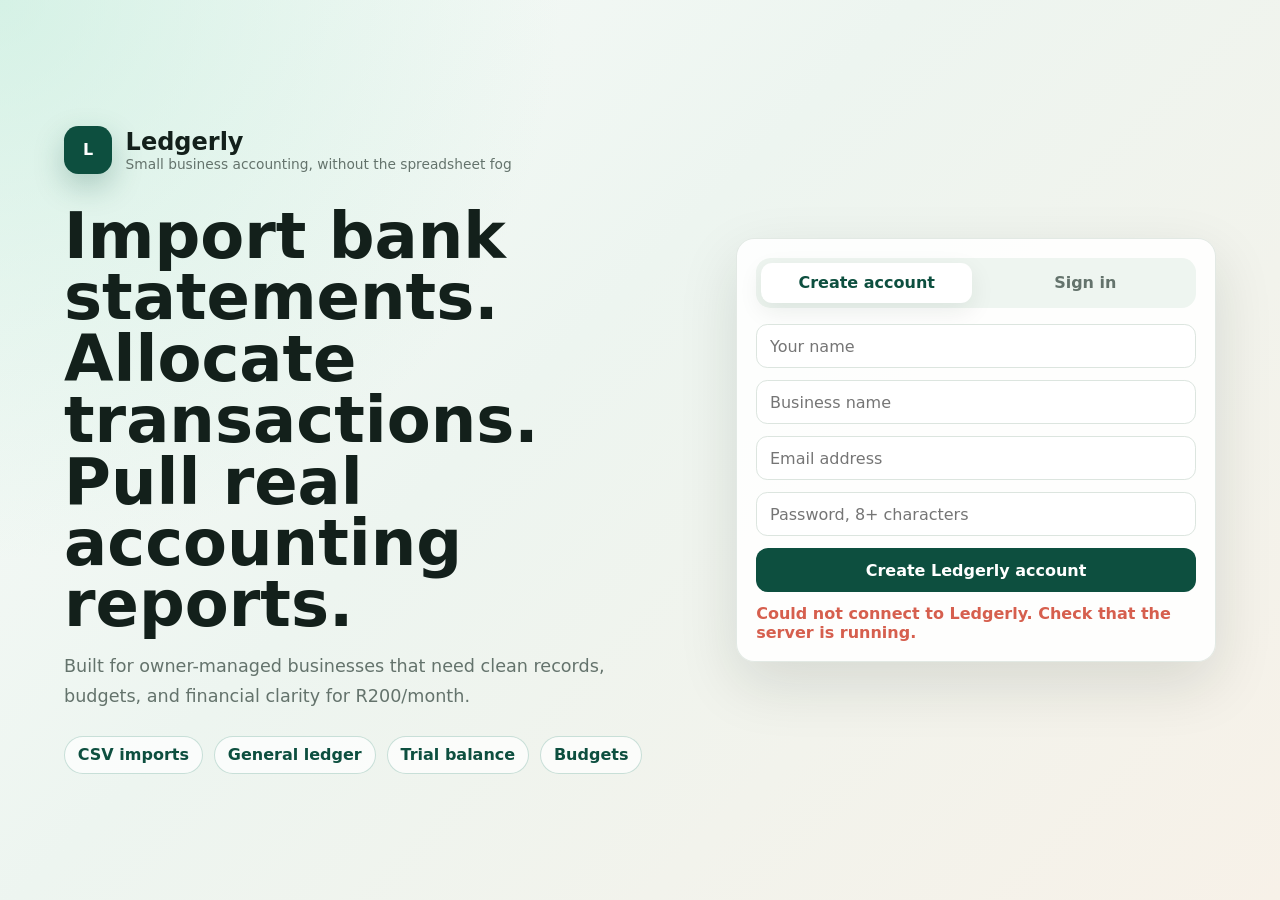
==== index.html @ 07293ef6 "Add files via upload" ====
<!doctype html>
<html lang="en">
  <head>
    <meta charset="UTF-8" />
    <meta name="viewport" content="width=device-width, initial-scale=1.0" />
    <title>Ledgerly | Small Business Accounting</title>
    <link rel="preconnect" href="https://fonts.gstatic.com" />
    <link rel="stylesheet" href="./styles.css" />
  </head>
  <body>
    <section class="auth-screen" id="auth-screen">
      <div class="auth-hero">
        <div class="brand large">
          <div class="brand-mark">L</div>
          <div>
            <strong>Ledgerly</strong>
            <span>Small business accounting, without the spreadsheet fog</span>
          </div>
        </div>
        <h1>Import bank statements. Allocate transactions. Pull real accounting reports.</h1>
        <p>Built for owner-managed businesses that need clean records, budgets, and financial clarity for R200/month.</p>
        <div class="auth-points">
          <span>CSV imports</span>
          <span>General ledger</span>
          <span>Trial balance</span>
          <span>Budgets</span>
        </div>
      </div>

      <div class="auth-card">
        <div class="auth-tabs">
          <button class="auth-tab active" data-auth-mode="signup">Create account</button>
          <button class="auth-tab" data-auth-mode="login">Sign in</button>
        </div>
        <form id="auth-form" class="stacked-form">
          <input id="auth-name" type="text" placeholder="Your name" autocomplete="name" />
          <input id="auth-business" type="text" placeholder="Business name" autocomplete="organization" />
          <input id="auth-email" type="email" placeholder="Email address" autocomplete="email" required />
          <input id="auth-password" type="password" placeholder="Password, 8+ characters" autocomplete="current-password" required />
          <button class="primary" type="submit" id="auth-submit">Create Ledgerly account</button>
          <p id="auth-error" class="form-error" role="alert"></p>
        </form>
      </div>
    </section>

    <div class="app-shell">
      <aside class="sidebar">
        <div class="brand">
          <div class="brand-mark">L</div>
          <div>
            <strong>Ledgerly</strong>
            <span>Accounting made lighter</span>
          </div>
        </div>

        <nav class="nav" aria-label="Main navigation">
          <button class="nav-item active" data-view="dashboard">Dashboard</button>
          <button class="nav-item" data-view="processing">Processing</button>
          <button class="nav-item" data-view="accounts">Accounts</button>
          <button class="nav-item" data-view="budgets">Budgets</button>
          <button class="nav-item" data-view="reports">Reports</button>
          <button class="nav-item" data-view="settings">Settings</button>
        </nav>

        <section class="plan-panel">
          <span>Pro plan</span>
          <strong>R200 / month</strong>
          <p>Bank imports, ledgers, trial balance, budget tracking, analytics.</p>
          <button class="primary small" id="activate-plan">Activate</button>
        </section>
      </aside>

      <main class="workspace">
        <header class="topbar">
          <div>
            <p class="eyebrow">Small business finance cockpit</p>
            <h1 id="view-title">Dashboard</h1>
          </div>
          <div class="business-card">
            <label for="business-name">Business</label>
            <input id="business-name" type="text" value="Moyo Trading Co." />
          </div>
          <div class="session-card">
            <span id="save-status">Saved</span>
            <strong id="session-user">Signed in</strong>
            <button id="logout" class="ghost small">Sign out</button>
          </div>
        </header>

        <section class="view active" id="dashboard">
          <div class="metric-grid">
            <article class="metric">
              <span>Income allocated</span>
              <strong id="income-total">R0</strong>
              <p id="income-count">0 income transactions</p>
            </article>
            <article class="metric">
              <span>Expenses allocated</span>
              <strong id="expense-total">R0</strong>
              <p id="expense-count">0 expense transactions</p>
            </article>
            <article class="metric">
              <span>Net cash movement</span>
              <strong id="net-total">R0</strong>
              <p>Based on imported bank lines</p>
            </article>
            <article class="metric">
              <span>Unallocated</span>
              <strong id="unallocated-total">0</strong>
              <p>Transactions needing review</p>
            </article>
          </div>

          <div class="dashboard-grid">
            <section class="panel wide">
              <div class="panel-heading">
                <div>
                  <span class="eyebrow">Analytics</span>
                  <h2>Account performance</h2>
                </div>
                <select id="analytics-filter">
                  <option value="all">All accounts</option>
                  <option value="income">Income</option>
                  <option value="expense">Expenses</option>
                </select>
              </div>
              <div id="account-bars" class="bars"></div>
            </section>

            <section class="panel">
              <div class="panel-heading">
                <div>
                  <span class="eyebrow">Budgets</span>
                  <h2>Monthly pulse</h2>
                </div>
              </div>
              <div id="budget-pulse" class="budget-pulse"></div>
            </section>
          </div>
        </section>

        <section class="view" id="processing">
          <div class="import-strip">
            <div>
              <p class="eyebrow">CSV bank statement</p>
              <h2>Import, review, allocate</h2>
              <p>Supported columns include date, description, amount, debit, credit, balance, details or reference.</p>
            </div>
            <div class="import-actions">
              <label class="file-button">
                <input id="csv-file" type="file" accept=".csv,text/csv" />
                Import CSV
              </label>
              <button id="load-sample" class="secondary">Load sample</button>
              <button id="clear-transactions" class="ghost">Clear</button>
            </div>
          </div>

          <div class="toolbar">
            <input id="transaction-search" type="search" placeholder="Search descriptions, accounts, amounts..." />
            <select id="transaction-filter">
              <option value="all">All transactions</option>
              <option value="unallocated">Unallocated only</option>
              <option value="income">Income</option>
              <option value="expense">Expenses</option>
            </select>
          </div>

          <section class="table-shell">
            <table>
              <thead>
                <tr>
                  <th>Date</th>
                  <th>Description</th>
                  <th>Money in/out</th>
                  <th>Allocate to account</th>
                  <th>VAT</th>
                  <th>Note</th>
                </tr>
              </thead>
              <tbody id="transaction-table"></tbody>
            </table>
          </section>
        </section>

        <section class="view" id="accounts">
          <div class="split">
            <section class="panel">
              <div class="panel-heading">
                <div>
                  <span class="eyebrow">Chart of accounts</span>
                  <h2>Create accounts</h2>
                </div>
              </div>
              <form id="account-form" class="stacked-form">
                <input id="account-name" type="text" placeholder="Account name, e.g. Repairs and maintenance" required />
                <select id="account-type">
                  <option value="expense">Expense</option>
                  <option value="income">Income</option>
                  <option value="asset">Asset</option>
                  <option value="liability">Liability</option>
                  <option value="equity">Equity</option>
                </select>
                <button class="primary" type="submit">Add account</button>
              </form>
            </section>

            <section class="panel wide">
              <div class="panel-heading">
                <div>
                  <span class="eyebrow">Accounts</span>
                  <h2>Active list</h2>
                </div>
              </div>
              <div id="account-list" class="account-list"></div>
            </section>
          </div>
        </section>

        <section class="view" id="budgets">
          <div class="panel">
            <div class="panel-heading">
              <div>
                <span class="eyebrow">Budget planner</span>
                <h2>Monthly targets</h2>
              </div>
              <button id="save-budgets" class="primary small">Save budgets</button>
            </div>
            <div id="budget-editor" class="budget-editor"></div>
          </div>
        </section>

        <section class="view" id="reports">
          <div class="report-actions">
            <button id="export-ledger" class="secondary">Export general ledger CSV</button>
            <button id="export-trial" class="secondary">Export trial balance CSV</button>
          </div>

          <div class="reports-grid">
            <section class="panel">
              <div class="panel-heading">
                <div>
                  <span class="eyebrow">Report</span>
                  <h2>Trial balance</h2>
                </div>
              </div>
              <section class="table-shell compact">
                <table>
                  <thead>
                    <tr>
                      <th>Account</th>
                      <th>Debit</th>
                      <th>Credit</th>
                    </tr>
                  </thead>
                  <tbody id="trial-balance"></tbody>
                </table>
              </section>
            </section>

            <section class="panel">
              <div class="panel-heading">
                <div>
                  <span class="eyebrow">Report</span>
                  <h2>General ledger</h2>
                </div>
              </div>
              <section class="table-shell compact">
                <table>
                  <thead>
                    <tr>
                      <th>Date</th>
                      <th>Account</th>
                      <th>Description</th>
                      <th>Debit</th>
                      <th>Credit</th>
                    </tr>
                  </thead>
                  <tbody id="general-ledger"></tbody>
                </table>
              </section>
            </section>
          </div>
        </section>

        <section class="view" id="settings">
          <div class="split">
            <section class="panel">
              <div class="panel-heading">
                <div>
                  <span class="eyebrow">Subscription</span>
                  <h2>Ledgerly Pro</h2>
                </div>
              </div>
              <div class="settings-stack">
                <div class="setting-row">
                  <span>Status</span>
                  <strong id="subscription-status">Trial</strong>
                </div>
                <div class="setting-row">
                  <span>Plan</span>
                  <strong>R200 / month</strong>
                </div>
                <button class="primary" id="settings-activate-plan">Activate subscription</button>
                <p class="muted-copy" id="payment-message"></p>
              </div>
            </section>

            <section class="panel wide">
              <div class="panel-heading">
                <div>
                  <span class="eyebrow">Data control</span>
                  <h2>Export or delete</h2>
                </div>
              </div>
              <div class="settings-stack">
                <p class="muted-copy">Download a full JSON copy of your Ledgerly business data whenever you need it.</p>
                <button class="secondary" id="export-data">Export my data</button>
                <div class="danger-zone">
                  <strong>Delete account</strong>
                  <p>This permanently removes your user, business, transactions, accounts, budgets, and sessions from this Ledgerly database.</p>
                  <input id="delete-confirmation" type="text" placeholder="Type DELETE to confirm" />
                  <button class="ghost danger" id="delete-account">Delete my account</button>
                  <p class="form-error" id="delete-message"></p>
                </div>
              </div>
            </section>
          </div>
        </section>
      </main>
    </div>

    <template id="empty-state-template">
      <tr>
        <td colspan="6" class="empty-state">
          <strong>No transactions yet.</strong>
          Import a CSV bank statement or load the sample data to begin.
        </td>
      </tr>
    </template>

    <script src="./app.js"></script>
  </body>
</html>
---- styles.css ----
:root {
  color-scheme: light;
  --ink: #13201b;
  --muted: #64736c;
  --line: #dce5df;
  --soft: #eef5f0;
  --paper: #fbfdfb;
  --white: #ffffff;
  --green: #14775a;
  --green-dark: #0d4f3f;
  --mint: #b9ead6;
  --gold: #d99b2b;
  --coral: #d65f4e;
  --blue: #276f9f;
  --shadow: 0 22px 60px rgba(19, 32, 27, 0.12);
}

* {
  box-sizing: border-box;
}

body {
  margin: 0;
  min-height: 100vh;
  background:
    radial-gradient(circle at top left, rgba(185, 234, 214, 0.55), transparent 35rem),
    linear-gradient(135deg, #f8fbf9 0%, #edf5f0 42%, #f7f1e8 100%);
  color: var(--ink);
  font-family: Inter, ui-sans-serif, system-ui, -apple-system, BlinkMacSystemFont, "Segoe UI", sans-serif;
}

.legal-page {
  display: block;
}

.legal-shell {
  width: min(46rem, calc(100% - 2rem));
  margin: 0 auto;
  padding: 3rem 0;
  line-height: 1.7;
}

.legal-shell a {
  color: var(--green-dark);
  font-weight: 900;
  text-decoration: none;
}

.legal-shell h1 {
  margin: 1.2rem 0 1rem;
}

.legal-shell h2 {
  margin-top: 2rem;
}

.legal-shell p {
  color: var(--muted);
}

button,
input,
select {
  font: inherit;
}

button {
  border: 0;
  cursor: pointer;
}

.app-shell {
  display: grid;
  grid-template-columns: 18rem 1fr;
  min-height: 100vh;
}

body:not(.authenticated) .app-shell {
  display: none;
}

body.authenticated .auth-screen {
  display: none;
}

.auth-screen {
  display: grid;
  grid-template-columns: minmax(0, 1.1fr) minmax(22rem, 0.9fr);
  gap: 2rem;
  align-items: center;
  min-height: 100vh;
  padding: clamp(1rem, 5vw, 4rem);
}

.auth-hero {
  max-width: 48rem;
}

.brand.large {
  margin-bottom: 2rem;
}

.brand.large strong {
  font-size: 1.5rem;
}

.auth-hero h1 {
  max-width: 46rem;
  margin-bottom: 1rem;
  font-size: clamp(2.4rem, 5vw, 5.8rem);
  line-height: 0.96;
}

.auth-hero p {
  max-width: 38rem;
  color: var(--muted);
  font-size: 1.1rem;
  line-height: 1.7;
}

.auth-points {
  display: flex;
  flex-wrap: wrap;
  gap: 0.7rem;
  margin-top: 1.5rem;
}

.auth-points span {
  padding: 0.55rem 0.8rem;
  border: 1px solid rgba(20, 119, 90, 0.22);
  border-radius: 999px;
  background: rgba(255, 255, 255, 0.72);
  color: var(--green-dark);
  font-weight: 850;
}

.auth-card {
  width: min(100%, 30rem);
  justify-self: end;
  padding: 1.2rem;
  border: 1px solid rgba(220, 229, 223, 0.82);
  border-radius: 1.15rem;
  background: rgba(255, 255, 255, 0.88);
  box-shadow: var(--shadow);
}

.auth-tabs {
  display: grid;
  grid-template-columns: 1fr 1fr;
  gap: 0.45rem;
  margin-bottom: 1rem;
  padding: 0.3rem;
  border-radius: 0.9rem;
  background: var(--soft);
}

.auth-tab {
  min-height: 2.55rem;
  border-radius: 0.7rem;
  background: transparent;
  color: var(--muted);
  font-weight: 850;
}

.auth-tab.active {
  background: #fff;
  color: var(--green-dark);
  box-shadow: 0 8px 24px rgba(19, 32, 27, 0.08);
}

.form-error {
  min-height: 1.4rem;
  margin: 0;
  color: var(--coral);
  font-weight: 750;
}

.muted-copy {
  color: var(--muted);
  line-height: 1.6;
}

.sidebar {
  display: flex;
  flex-direction: column;
  gap: 2rem;
  padding: 1.5rem;
  background: rgba(255, 255, 255, 0.76);
  border-right: 1px solid rgba(220, 229, 223, 0.8);
  backdrop-filter: blur(20px);
}

.brand {
  display: flex;
  align-items: center;
  gap: 0.85rem;
}

.brand-mark {
  display: grid;
  width: 3rem;
  height: 3rem;
  place-items: center;
  border-radius: 0.9rem;
  background: var(--green-dark);
  color: white;
  font-weight: 900;
  box-shadow: 0 12px 30px rgba(13, 79, 63, 0.25);
}

.brand strong,
.brand span {
  display: block;
}

.brand strong {
  font-size: 1.18rem;
}

.brand span,
.plan-panel p,
.metric p {
  color: var(--muted);
  font-size: 0.86rem;
}

.nav {
  display: grid;
  gap: 0.4rem;
}

.nav-item {
  width: 100%;
  padding: 0.85rem 0.95rem;
  border-radius: 0.75rem;
  background: transparent;
  color: var(--muted);
  text-align: left;
  font-weight: 750;
}

.nav-item.active,
.nav-item:hover {
  background: var(--green-dark);
  color: #fff;
}

.plan-panel {
  margin-top: auto;
  padding: 1.2rem;
  border: 1px solid rgba(20, 119, 90, 0.22);
  border-radius: 1rem;
  background: linear-gradient(150deg, rgba(255, 255, 255, 0.92), rgba(185, 234, 214, 0.48));
}

.plan-panel span,
.eyebrow {
  color: var(--green);
  font-size: 0.74rem;
  font-weight: 850;
  letter-spacing: 0;
  margin: 0;
  text-transform: uppercase;
}

.plan-panel strong {
  display: block;
  margin-top: 0.25rem;
  font-size: 1.35rem;
}

.workspace {
  min-width: 0;
  padding: 1.6rem;
}

.topbar {
  display: flex;
  align-items: center;
  justify-content: space-between;
  gap: 1rem;
  margin-bottom: 1.4rem;
}

h1,
h2,
p {
  margin-top: 0;
}

h1 {
  margin-bottom: 0;
  font-size: clamp(2rem, 3vw, 3.1rem);
}

h2 {
  margin-bottom: 0;
  font-size: 1.18rem;
}

.business-card {
  display: grid;
  gap: 0.35rem;
  min-width: min(22rem, 100%);
  padding: 0.9rem 1rem;
  border: 1px solid var(--line);
  border-radius: 1rem;
  background: rgba(255, 255, 255, 0.76);
}

.session-card {
  display: grid;
  grid-template-columns: 1fr auto;
  align-items: center;
  gap: 0.2rem 0.75rem;
  min-width: min(16rem, 100%);
  padding: 0.85rem 1rem;
  border: 1px solid var(--line);
  border-radius: 1rem;
  background: rgba(255, 255, 255, 0.76);
}

.session-card span {
  color: var(--green);
  font-size: 0.75rem;
  font-weight: 850;
}

.session-card strong {
  overflow: hidden;
  text-overflow: ellipsis;
  white-space: nowrap;
}

.session-card button {
  grid-row: 1 / span 2;
  grid-column: 2;
}

.business-card label {
  color: var(--muted);
  font-size: 0.75rem;
  font-weight: 800;
}

.business-card input,
.toolbar input,
.stacked-form input,
.stacked-form select,
.panel select,
.toolbar select,
td select,
td input,
.budget-row input {
  width: 100%;
  border: 1px solid var(--line);
  border-radius: 0.7rem;
  background: #fff;
  color: var(--ink);
  padding: 0.72rem 0.8rem;
  outline: none;
}

.view {
  display: none;
}

.view.active {
  display: block;
}

.metric-grid {
  display: grid;
  grid-template-columns: repeat(4, minmax(0, 1fr));
  gap: 1rem;
}

.metric,
.panel,
.import-strip,
.table-shell {
  border: 1px solid rgba(220, 229, 223, 0.82);
  border-radius: 1.15rem;
  background: rgba(255, 255, 255, 0.82);
  box-shadow: var(--shadow);
}

.metric {
  padding: 1.15rem;
}

.metric span {
  display: block;
  color: var(--muted);
  font-size: 0.82rem;
  font-weight: 800;
}

.metric strong {
  display: block;
  margin: 0.65rem 0 0.35rem;
  font-size: clamp(1.45rem, 2.5vw, 2.25rem);
}

.dashboard-grid,
.reports-grid,
.split {
  display: grid;
  grid-template-columns: minmax(0, 1.35fr) minmax(19rem, 0.65fr);
  gap: 1rem;
  margin-top: 1rem;
}

.reports-grid {
  grid-template-columns: minmax(20rem, 0.7fr) minmax(0, 1.3fr);
}

.panel {
  padding: 1.15rem;
}

.panel-heading {
  display: flex;
  align-items: center;
  justify-content: space-between;
  gap: 1rem;
  margin-bottom: 1rem;
}

.primary,
.secondary,
.ghost,
.file-button {
  display: inline-flex;
  align-items: center;
  justify-content: center;
  min-height: 2.75rem;
  padding: 0 1rem;
  border-radius: 0.75rem;
  font-weight: 850;
  white-space: nowrap;
}

.primary {
  background: var(--green-dark);
  color: #fff;
}

.secondary,
.file-button {
  border: 1px solid rgba(20, 119, 90, 0.26);
  background: var(--white);
  color: var(--green-dark);
}

.ghost {
  background: transparent;
  color: var(--muted);
}

.small {
  min-height: 2.35rem;
  padding: 0 0.85rem;
}

.file-button input {
  display: none;
}

.import-strip {
  display: flex;
  justify-content: space-between;
  gap: 1rem;
  padding: 1.2rem;
  margin-bottom: 1rem;
}

.import-strip p {
  color: var(--muted);
  margin-bottom: 0;
}

.import-actions,
.toolbar,
.report-actions {
  display: flex;
  align-items: center;
  gap: 0.7rem;
  flex-wrap: wrap;
}

.toolbar,
.report-actions {
  margin-bottom: 1rem;
}

.toolbar input {
  flex: 1;
  min-width: 17rem;
}

.table-shell {
  overflow: auto;
}

table {
  width: 100%;
  border-collapse: collapse;
  min-width: 55rem;
}

.compact table {
  min-width: 36rem;
}

th,
td {
  padding: 0.85rem 0.9rem;
  border-bottom: 1px solid var(--line);
  text-align: left;
  vertical-align: middle;
}

th {
  color: var(--muted);
  font-size: 0.75rem;
  text-transform: uppercase;
}

tbody tr:hover {
  background: rgba(238, 245, 240, 0.8);
}

.money-in {
  color: var(--green);
  font-weight: 850;
}

.money-out {
  color: var(--coral);
  font-weight: 850;
}

.status-pill {
  display: inline-flex;
  padding: 0.35rem 0.6rem;
  border-radius: 999px;
  background: var(--soft);
  color: var(--muted);
  font-size: 0.75rem;
  font-weight: 850;
}

.status-pill.done {
  background: rgba(185, 234, 214, 0.75);
  color: var(--green-dark);
}

.empty-state {
  padding: 3rem 1rem;
  color: var(--muted);
  text-align: center;
}

.bars,
.budget-pulse,
.account-list,
.budget-editor {
  display: grid;
  gap: 0.8rem;
}

.bar-row,
.budget-card,
.account-card,
.budget-row {
  border: 1px solid var(--line);
  border-radius: 0.8rem;
  background: rgba(255, 255, 255, 0.72);
  padding: 0.85rem;
}

.bar-row header,
.budget-card header,
.account-card,
.budget-row {
  display: flex;
  align-items: center;
  justify-content: space-between;
  gap: 1rem;
}

.bar-track,
.budget-track {
  height: 0.72rem;
  overflow: hidden;
  border-radius: 999px;
  background: var(--soft);
}

.bar-fill,
.budget-fill {
  height: 100%;
  width: 0;
  border-radius: inherit;
  background: var(--green);
}

.budget-fill.warning {
  background: var(--gold);
}

.budget-fill.danger {
  background: var(--coral);
}

.account-type {
  color: var(--muted);
  font-size: 0.82rem;
  font-weight: 800;
  text-transform: capitalize;
}

.stacked-form {
  display: grid;
  gap: 0.75rem;
}

.budget-row input {
  max-width: 12rem;
}

.settings-stack {
  display: grid;
  gap: 0.85rem;
}

.setting-row {
  display: flex;
  align-items: center;
  justify-content: space-between;
  gap: 1rem;
  padding: 0.85rem;
  border: 1px solid var(--line);
  border-radius: 0.8rem;
  background: rgba(255, 255, 255, 0.72);
}

.setting-row span {
  color: var(--muted);
  font-weight: 800;
}

.danger-zone {
  display: grid;
  gap: 0.75rem;
  margin-top: 0.4rem;
  padding: 1rem;
  border: 1px solid rgba(214, 95, 78, 0.28);
  border-radius: 0.9rem;
  background: rgba(214, 95, 78, 0.06);
}

.danger-zone p {
  margin-bottom: 0;
  color: var(--muted);
}

.danger-zone input {
  width: 100%;
  border: 1px solid rgba(214, 95, 78, 0.32);
  border-radius: 0.7rem;
  background: #fff;
  color: var(--ink);
  padding: 0.72rem 0.8rem;
}

.danger {
  color: var(--coral);
}

.remove-account {
  color: var(--coral);
  background: transparent;
  font-weight: 850;
}

@media (max-width: 980px) {
  .auth-screen {
    grid-template-columns: 1fr;
  }

  .auth-card {
    justify-self: stretch;
  }

  .app-shell {
    grid-template-columns: 1fr;
  }

  .sidebar {
    position: sticky;
    top: 0;
    z-index: 10;
    display: grid;
    grid-template-columns: 1fr;
    gap: 1rem;
  }

  .nav {
    grid-template-columns: repeat(6, minmax(0, 1fr));
    overflow-x: auto;
  }

  .nav-item {
    text-align: center;
  }

  .plan-panel {
    display: none;
  }

  .metric-grid,
  .dashboard-grid,
  .reports-grid,
  .split {
    grid-template-columns: 1fr 1fr;
  }

  .dashboard-grid .wide,
  .split .wide {
    grid-column: 1 / -1;
  }
}

@media (max-width: 720px) {
  .workspace,
  .sidebar {
    padding: 1rem;
  }

  .topbar,
  .import-strip,
  .budget-row,
  .account-card {
    align-items: stretch;
    flex-direction: column;
  }

  .metric-grid,
  .dashboard-grid,
  .reports-grid,
  .split {
    grid-template-columns: 1fr;
  }

  .nav {
    grid-template-columns: repeat(6, 8.5rem);
  }

  .business-card,
  .budget-row input {
    max-width: none;
    min-width: 0;
  }
}
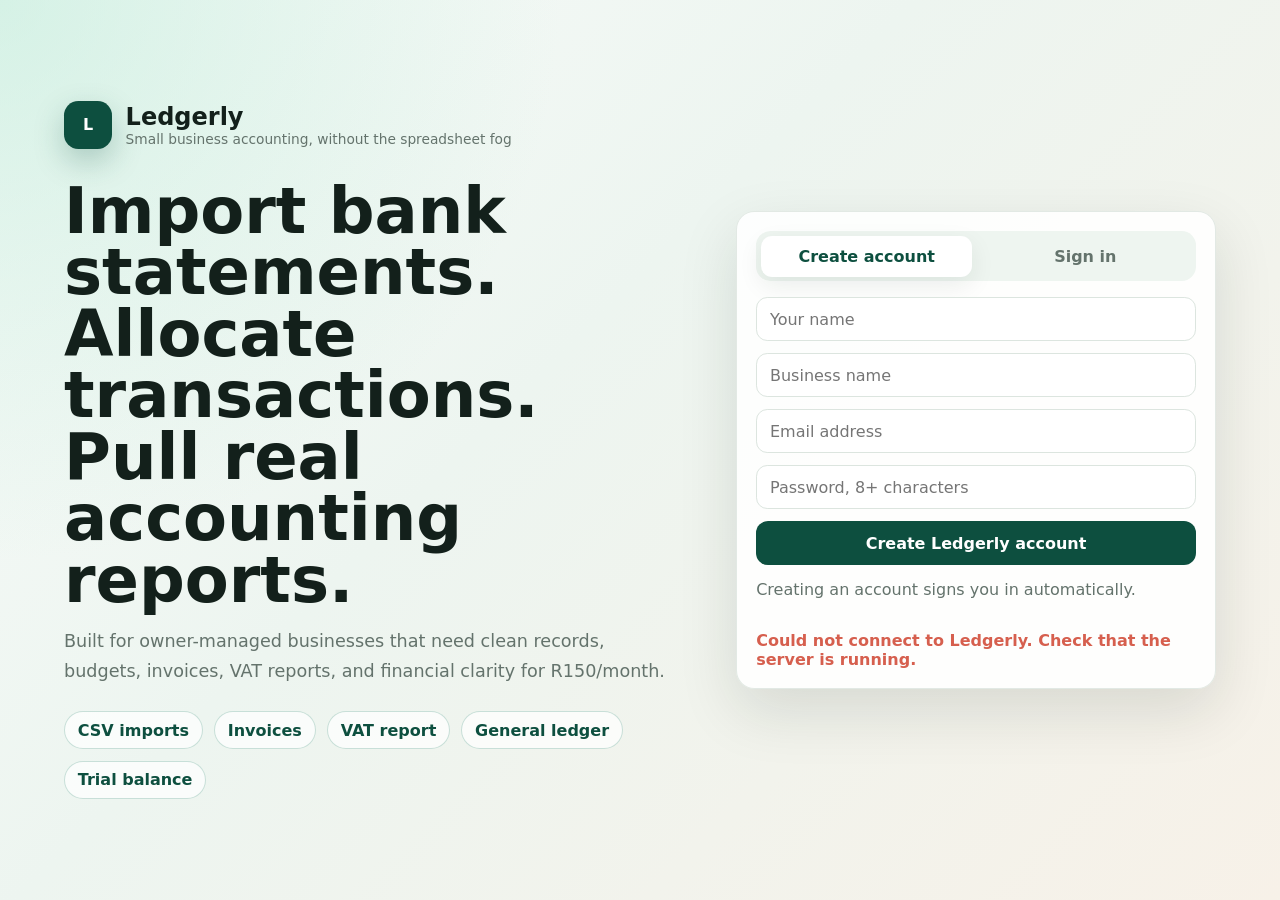
==== commit 28d80cbd: "Add files via upload" ====
--- a/index.html
+++ b/index.html
@@ -18,12 +18,13 @@
           </div>
         </div>
         <h1>Import bank statements. Allocate transactions. Pull real accounting reports.</h1>
-        <p>Built for owner-managed businesses that need clean records, budgets, and financial clarity for R200/month.</p>
+        <p>Built for owner-managed businesses that need clean records, budgets, invoices, VAT reports, and financial clarity for R150/month.</p>
         <div class="auth-points">
           <span>CSV imports</span>
+          <span>Invoices</span>
+          <span>VAT report</span>
           <span>General ledger</span>
           <span>Trial balance</span>
-          <span>Budgets</span>
         </div>
       </div>
 
@@ -38,6 +39,7 @@
           <input id="auth-email" type="email" placeholder="Email address" autocomplete="email" required />
           <input id="auth-password" type="password" placeholder="Password, 8+ characters" autocomplete="current-password" required />
           <button class="primary" type="submit" id="auth-submit">Create Ledgerly account</button>
+          <p id="auth-hint" class="muted-copy">Creating an account signs you in automatically.</p>
           <p id="auth-error" class="form-error" role="alert"></p>
         </form>
       </div>
@@ -57,6 +59,7 @@
           <button class="nav-item active" data-view="dashboard">Dashboard</button>
           <button class="nav-item" data-view="processing">Processing</button>
           <button class="nav-item" data-view="accounts">Accounts</button>
+          <button class="nav-item" data-view="invoices">Invoices</button>
           <button class="nav-item" data-view="budgets">Budgets</button>
           <button class="nav-item" data-view="reports">Reports</button>
           <button class="nav-item" data-view="settings">Settings</button>
@@ -64,8 +67,8 @@
 
         <section class="plan-panel">
           <span>Pro plan</span>
-          <strong>R200 / month</strong>
-          <p>Bank imports, ledgers, trial balance, budget tracking, analytics.</p>
+          <strong>R150 / month</strong>
+          <p>Bank imports, invoices, VAT reports, ledgers, budget tracking, analytics.</p>
           <button class="primary small" id="activate-plan">Activate</button>
         </section>
       </aside>
@@ -88,6 +91,18 @@
         </header>
 
         <section class="view active" id="dashboard">
+          <section class="dashboard-hero">
+            <div>
+              <p class="eyebrow">Today at a glance</p>
+              <h2 id="dashboard-headline">Your books are ready for review</h2>
+              <p id="dashboard-subline">Import a bank statement or load sample data to see your business pulse.</p>
+            </div>
+            <div class="dashboard-actions">
+              <button class="secondary" data-jump-view="processing">Process bank statement</button>
+              <button class="primary" data-jump-view="invoices">Create invoice</button>
+            </div>
+          </section>
+
           <div class="metric-grid">
             <article class="metric">
               <span>Income allocated</span>
@@ -111,6 +126,24 @@
             </article>
           </div>
 
+          <div class="insight-grid">
+            <article class="insight-card">
+              <span>Allocation progress</span>
+              <strong id="allocation-rate">0%</strong>
+              <div class="mini-track"><div id="allocation-fill" class="mini-fill"></div></div>
+            </article>
+            <article class="insight-card">
+              <span>Invoice pipeline</span>
+              <strong id="invoice-pipeline">R0</strong>
+              <p id="invoice-count">0 open invoices</p>
+            </article>
+            <article class="insight-card">
+              <span>VAT position</span>
+              <strong id="vat-position">R0</strong>
+              <p id="vat-position-label">No VAT activity yet</p>
+            </article>
+          </div>
+
           <div class="dashboard-grid">
             <section class="panel wide">
               <div class="panel-heading">
@@ -135,6 +168,40 @@
                 </div>
               </div>
               <div id="budget-pulse" class="budget-pulse"></div>
+            </section>
+          </div>
+        </section>
+
+        <section class="view" id="invoices">
+          <div class="split">
+            <section class="panel">
+              <div class="panel-heading">
+                <div>
+                  <span class="eyebrow">Sales</span>
+                  <h2>Create invoice</h2>
+                </div>
+              </div>
+              <form id="invoice-form" class="stacked-form">
+                <input id="invoice-client" type="text" placeholder="Client name" required />
+                <input id="invoice-description" type="text" placeholder="Description, e.g. Website design" required />
+                <input id="invoice-amount" type="number" min="0" step="0.01" placeholder="Amount excluding VAT" required />
+                <select id="invoice-vat">
+                  <option value="included">Add 15% VAT</option>
+                  <option value="none">No VAT</option>
+                </select>
+                <input id="invoice-due" type="date" />
+                <button class="primary" type="submit">Add invoice</button>
+              </form>
+            </section>
+
+            <section class="panel wide">
+              <div class="panel-heading">
+                <div>
+                  <span class="eyebrow">Invoices</span>
+                  <h2>Issued invoices</h2>
+                </div>
+              </div>
+              <div id="invoice-list" class="invoice-list"></div>
             </section>
           </div>
         </section>
@@ -234,6 +301,7 @@
           <div class="report-actions">
             <button id="export-ledger" class="secondary">Export general ledger CSV</button>
             <button id="export-trial" class="secondary">Export trial balance CSV</button>
+            <button id="export-vat" class="secondary">Export VAT report CSV</button>
           </div>
 
           <div class="reports-grid">
@@ -281,6 +349,43 @@
               </section>
             </section>
           </div>
+
+          <section class="panel report-vat-panel">
+            <div class="panel-heading">
+              <div>
+                <span class="eyebrow">Report</span>
+                <h2>VAT report</h2>
+              </div>
+            </div>
+            <div class="vat-summary">
+              <article>
+                <span>Output VAT</span>
+                <strong id="vat-output-total">R0</strong>
+              </article>
+              <article>
+                <span>Input VAT</span>
+                <strong id="vat-input-total">R0</strong>
+              </article>
+              <article>
+                <span>Estimated payable / refund</span>
+                <strong id="vat-net-total">R0</strong>
+              </article>
+            </div>
+            <section class="table-shell compact">
+              <table>
+                <thead>
+                  <tr>
+                    <th>Date</th>
+                    <th>Description</th>
+                    <th>Type</th>
+                    <th>Amount</th>
+                    <th>VAT</th>
+                  </tr>
+                </thead>
+                <tbody id="vat-report"></tbody>
+              </table>
+            </section>
+          </section>
         </section>
 
         <section class="view" id="settings">
@@ -299,7 +404,11 @@
                 </div>
                 <div class="setting-row">
                   <span>Plan</span>
-                  <strong>R200 / month</strong>
+                  <strong>R150 / month</strong>
+                </div>
+                <div class="setting-row">
+                  <span>Support</span>
+                  <strong><a href="mailto:support@ledgerly.co.za">support@ledgerly.co.za</a></strong>
                 </div>
                 <button class="primary" id="settings-activate-plan">Activate subscription</button>
                 <p class="muted-copy" id="payment-message"></p>
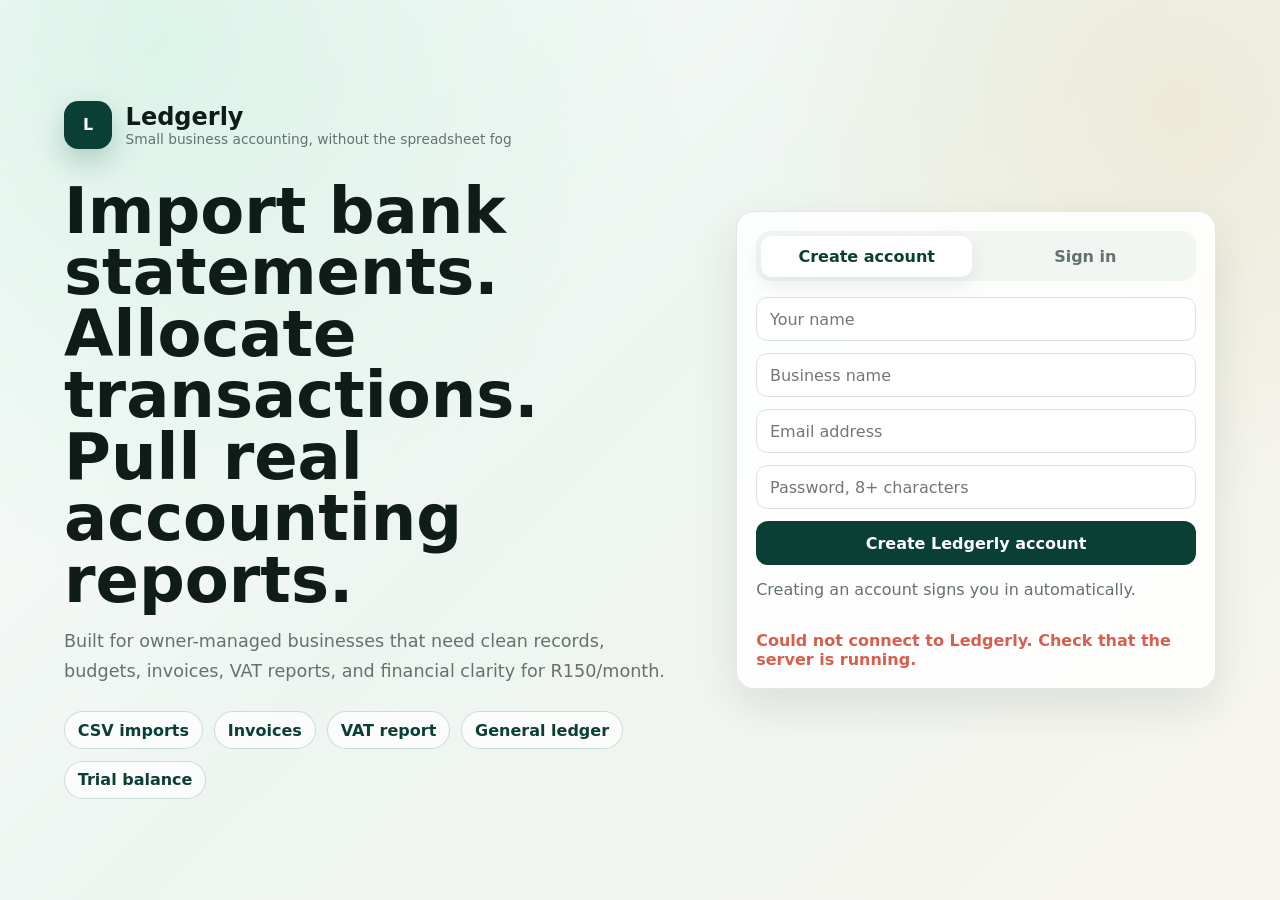
==== commit 54fb6468: "Add files via upload" ====
--- a/index.html
+++ b/index.html
@@ -45,6 +45,8 @@
       </div>
     </section>
 
+    <div class="mobile-nav-backdrop" id="mobile-nav-backdrop"></div>
+
     <div class="app-shell">
       <aside class="sidebar">
         <div class="brand">
@@ -75,6 +77,11 @@
 
       <main class="workspace">
         <header class="topbar">
+          <button class="menu-toggle" id="menu-toggle" type="button" aria-label="Open navigation" aria-expanded="false">
+            <span></span>
+            <span></span>
+            <span></span>
+          </button>
           <div>
             <p class="eyebrow">Small business finance cockpit</p>
             <h1 id="view-title">Dashboard</h1>
--- a/styles.css
+++ b/styles.css
@@ -1,18 +1,19 @@
 :root {
   color-scheme: light;
-  --ink: #13201b;
-  --muted: #64736c;
-  --line: #dce5df;
-  --soft: #eef5f0;
-  --paper: #fbfdfb;
+  --ink: #101c18;
+  --muted: #64726d;
+  --line: #d9e3de;
+  --soft: #f1f6f3;
+  --paper: #f8fbf9;
   --white: #ffffff;
   --green: #14775a;
-  --green-dark: #0d4f3f;
+  --green-dark: #093f34;
   --mint: #b9ead6;
   --gold: #d99b2b;
   --coral: #d65f4e;
   --blue: #276f9f;
-  --shadow: 0 22px 60px rgba(19, 32, 27, 0.12);
+  --shadow: 0 18px 45px rgba(14, 35, 29, 0.1);
+  --shadow-soft: 0 10px 28px rgba(14, 35, 29, 0.08);
 }
 
 * {
@@ -23,8 +24,9 @@
   margin: 0;
   min-height: 100vh;
   background:
-    radial-gradient(circle at top left, rgba(185, 234, 214, 0.55), transparent 35rem),
-    linear-gradient(135deg, #f8fbf9 0%, #edf5f0 42%, #f7f1e8 100%);
+    radial-gradient(circle at 12% 4%, rgba(185, 234, 214, 0.46), transparent 34rem),
+    radial-gradient(circle at 92% 12%, rgba(217, 155, 43, 0.12), transparent 26rem),
+    linear-gradient(135deg, #fbfdfc 0%, #eef5f1 46%, #f8f5ef 100%);
   color: var(--ink);
   font-family: Inter, ui-sans-serif, system-ui, -apple-system, BlinkMacSystemFont, "Segoe UI", sans-serif;
 }
@@ -73,6 +75,11 @@
   display: grid;
   grid-template-columns: 18rem 1fr;
   min-height: 100vh;
+}
+
+.mobile-nav-backdrop,
+.menu-toggle {
+  display: none;
 }
 
 body:not(.authenticated) .app-shell {
@@ -185,7 +192,7 @@
   flex-direction: column;
   gap: 2rem;
   padding: 1.5rem;
-  background: rgba(255, 255, 255, 0.76);
+  background: rgba(255, 255, 255, 0.82);
   border-right: 1px solid rgba(220, 229, 223, 0.8);
   backdrop-filter: blur(20px);
 }
@@ -241,8 +248,9 @@
 
 .nav-item.active,
 .nav-item:hover {
-  background: var(--green-dark);
+  background: linear-gradient(135deg, var(--green-dark), #12644f);
   color: #fff;
+  box-shadow: var(--shadow-soft);
 }
 
 .plan-panel {
@@ -271,7 +279,7 @@
 
 .workspace {
   min-width: 0;
-  padding: 1.6rem;
+  padding: 1.35rem;
 }
 
 .topbar {
@@ -280,6 +288,7 @@
   justify-content: space-between;
   gap: 1rem;
   margin-bottom: 1.4rem;
+  padding: 0.4rem 0;
 }
 
 h1,
@@ -305,7 +314,8 @@
   padding: 0.9rem 1rem;
   border: 1px solid var(--line);
   border-radius: 1rem;
-  background: rgba(255, 255, 255, 0.76);
+  background: rgba(255, 255, 255, 0.84);
+  box-shadow: var(--shadow-soft);
 }
 
 .session-card {
@@ -317,7 +327,8 @@
   padding: 0.85rem 1rem;
   border: 1px solid var(--line);
   border-radius: 1rem;
-  background: rgba(255, 255, 255, 0.76);
+  background: rgba(255, 255, 255, 0.84);
+  box-shadow: var(--shadow-soft);
 }
 
 .session-card span {
@@ -361,6 +372,38 @@
   outline: none;
 }
 
+.dashboard-hero {
+  display: flex;
+  align-items: center;
+  justify-content: space-between;
+  gap: 1rem;
+  margin-bottom: 1rem;
+  padding: 1.25rem;
+  border: 1px solid rgba(20, 119, 90, 0.18);
+  border-radius: 1.15rem;
+  background:
+    linear-gradient(135deg, rgba(255, 255, 255, 0.96), rgba(185, 234, 214, 0.48)),
+    var(--white);
+  box-shadow: var(--shadow);
+}
+
+.dashboard-hero h2 {
+  margin: 0.25rem 0 0.35rem;
+  font-size: clamp(1.45rem, 2.5vw, 2.2rem);
+}
+
+.dashboard-hero p {
+  margin-bottom: 0;
+  color: var(--muted);
+}
+
+.dashboard-actions {
+  display: flex;
+  gap: 0.7rem;
+  flex-wrap: wrap;
+  justify-content: flex-end;
+}
+
 .view {
   display: none;
 }
@@ -375,14 +418,22 @@
   gap: 1rem;
 }
 
+.insight-grid {
+  display: grid;
+  grid-template-columns: repeat(3, minmax(0, 1fr));
+  gap: 1rem;
+  margin-top: 1rem;
+}
+
 .metric,
+.insight-card,
 .panel,
 .import-strip,
 .table-shell {
   border: 1px solid rgba(220, 229, 223, 0.82);
-  border-radius: 1.15rem;
-  background: rgba(255, 255, 255, 0.82);
-  box-shadow: var(--shadow);
+  border-radius: 1rem;
+  background: rgba(255, 255, 255, 0.88);
+  box-shadow: var(--shadow-soft);
 }
 
 .metric {
@@ -400,6 +451,42 @@
   display: block;
   margin: 0.65rem 0 0.35rem;
   font-size: clamp(1.45rem, 2.5vw, 2.25rem);
+}
+
+.insight-card {
+  padding: 1rem;
+}
+
+.insight-card span {
+  display: block;
+  color: var(--muted);
+  font-size: 0.8rem;
+  font-weight: 850;
+}
+
+.insight-card strong {
+  display: block;
+  margin: 0.45rem 0;
+  font-size: 1.35rem;
+}
+
+.insight-card p {
+  margin-bottom: 0;
+  color: var(--muted);
+}
+
+.mini-track {
+  height: 0.62rem;
+  overflow: hidden;
+  border-radius: 999px;
+  background: var(--soft);
+}
+
+.mini-fill {
+  width: 0;
+  height: 100%;
+  border-radius: inherit;
+  background: var(--green);
 }
 
 .dashboard-grid,
@@ -565,7 +652,8 @@
 .bars,
 .budget-pulse,
 .account-list,
-.budget-editor {
+.budget-editor,
+.invoice-list {
   display: grid;
   gap: 0.8rem;
 }
@@ -573,7 +661,8 @@
 .bar-row,
 .budget-card,
 .account-card,
-.budget-row {
+.budget-row,
+.invoice-card {
   border: 1px solid var(--line);
   border-radius: 0.8rem;
   background: rgba(255, 255, 255, 0.72);
@@ -583,7 +672,8 @@
 .bar-row header,
 .budget-card header,
 .account-card,
-.budget-row {
+.budget-row,
+.invoice-card header {
   display: flex;
   align-items: center;
   justify-content: space-between;
@@ -685,6 +775,58 @@
   font-weight: 850;
 }
 
+.invoice-card {
+  display: grid;
+  gap: 0.75rem;
+}
+
+.invoice-card p {
+  margin-bottom: 0;
+  color: var(--muted);
+}
+
+.invoice-actions {
+  display: flex;
+  gap: 0.5rem;
+  flex-wrap: wrap;
+}
+
+.vat-summary {
+  display: grid;
+  grid-template-columns: repeat(3, minmax(0, 1fr));
+  gap: 0.8rem;
+  margin-bottom: 1rem;
+}
+
+.vat-summary article {
+  padding: 1rem;
+  border: 1px solid var(--line);
+  border-radius: 0.8rem;
+  background: rgba(255, 255, 255, 0.72);
+}
+
+.vat-summary span {
+  display: block;
+  color: var(--muted);
+  font-size: 0.8rem;
+  font-weight: 850;
+}
+
+.vat-summary strong {
+  display: block;
+  margin-top: 0.45rem;
+  font-size: 1.35rem;
+}
+
+.report-vat-panel {
+  margin-top: 1rem;
+}
+
+.setting-row a {
+  color: var(--green-dark);
+  text-decoration: none;
+}
+
 @media (max-width: 980px) {
   .auth-screen {
     grid-template-columns: 1fr;
@@ -698,22 +840,60 @@
     grid-template-columns: 1fr;
   }
 
+  .mobile-nav-backdrop {
+    position: fixed;
+    inset: 0;
+    z-index: 30;
+    display: block;
+    pointer-events: none;
+    background: rgba(9, 31, 25, 0);
+    transition: background 180ms ease;
+  }
+
+  body.nav-open .mobile-nav-backdrop {
+    pointer-events: auto;
+    background: rgba(9, 31, 25, 0.38);
+  }
+
+  .menu-toggle {
+    display: inline-grid;
+    flex: 0 0 auto;
+    width: 2.75rem;
+    height: 2.75rem;
+    place-items: center;
+    border: 1px solid rgba(220, 229, 223, 0.95);
+    border-radius: 0.85rem;
+    background: rgba(255, 255, 255, 0.92);
+    box-shadow: var(--shadow-soft);
+  }
+
+  .menu-toggle span {
+    display: block;
+    width: 1.2rem;
+    height: 2px;
+    border-radius: 999px;
+    background: var(--green-dark);
+  }
+
   .sidebar {
-    position: sticky;
+    position: fixed;
     top: 0;
-    z-index: 10;
-    display: grid;
-    grid-template-columns: 1fr;
-    gap: 1rem;
-  }
-
-  .nav {
-    grid-template-columns: repeat(6, minmax(0, 1fr));
-    overflow-x: auto;
+    bottom: 0;
+    left: 0;
+    z-index: 40;
+    width: min(82vw, 20rem);
+    display: flex;
+    transform: translateX(-105%);
+    transition: transform 210ms ease;
+    box-shadow: 24px 0 60px rgba(9, 31, 25, 0.18);
+  }
+
+  body.nav-open .sidebar {
+    transform: translateX(0);
   }
 
   .nav-item {
-    text-align: center;
+    text-align: left;
   }
 
   .plan-panel {
@@ -721,6 +901,7 @@
   }
 
   .metric-grid,
+  .insight-grid,
   .dashboard-grid,
   .reports-grid,
   .split {
@@ -734,33 +915,199 @@
 }
 
 @media (max-width: 720px) {
-  .workspace,
+  body {
+    background: linear-gradient(180deg, #f8fbf9 0%, #eef5f1 100%);
+  }
+
+  .auth-screen {
+    gap: 1.25rem;
+    min-height: auto;
+    padding: 1.1rem;
+  }
+
+  .auth-hero h1 {
+    font-size: 2.35rem;
+    line-height: 1;
+  }
+
+  .auth-hero p {
+    font-size: 1rem;
+  }
+
+  .auth-card {
+    padding: 1rem;
+  }
+
+  .workspace {
+    padding: 1rem;
+  }
+
   .sidebar {
-    padding: 1rem;
+    padding: 1.15rem;
   }
 
   .topbar,
+  .dashboard-hero,
   .import-strip,
   .budget-row,
-  .account-card {
+  .account-card,
+  .invoice-card header {
     align-items: stretch;
     flex-direction: column;
   }
 
   .metric-grid,
+  .insight-grid,
+  .vat-summary,
   .dashboard-grid,
   .reports-grid,
   .split {
     grid-template-columns: 1fr;
   }
 
-  .nav {
-    grid-template-columns: repeat(6, 8.5rem);
-  }
-
   .business-card,
   .budget-row input {
     max-width: none;
     min-width: 0;
   }
-}
+
+  .dashboard-actions,
+  .invoice-actions {
+    justify-content: stretch;
+  }
+
+  .dashboard-actions button,
+  .invoice-actions button,
+  .primary,
+  .secondary,
+  .ghost,
+  .file-button {
+    width: 100%;
+  }
+
+  .topbar {
+    position: sticky;
+    top: 0;
+    z-index: 20;
+    align-items: center;
+    gap: 0.75rem;
+    margin: -1rem -1rem 1rem;
+    padding: 0.85rem 1rem;
+    background: rgba(248, 251, 249, 0.9);
+    backdrop-filter: blur(18px);
+    border-bottom: 1px solid rgba(220, 229, 223, 0.78);
+  }
+
+  .topbar > div:first-of-type {
+    min-width: 0;
+  }
+
+  .topbar .eyebrow {
+    display: none;
+  }
+
+  h1 {
+    font-size: 1.35rem;
+  }
+
+  .dashboard-hero,
+  .metric,
+  .insight-card,
+  .panel,
+  .import-strip,
+  .table-shell {
+    border-radius: 0.85rem;
+  }
+
+  .metric,
+  .insight-card,
+  .panel {
+    padding: 0.95rem;
+  }
+
+  .business-card,
+  .session-card {
+    width: 100%;
+  }
+
+  .report-actions,
+  .import-actions,
+  .toolbar {
+    display: grid;
+    grid-template-columns: 1fr;
+    align-items: stretch;
+  }
+
+  .toolbar input {
+    min-width: 0;
+  }
+
+  .table-shell {
+    overflow: visible;
+    border: 0;
+    background: transparent;
+    box-shadow: none;
+  }
+
+  table,
+  .compact table {
+    min-width: 0;
+  }
+
+  table,
+  thead,
+  tbody,
+  tr,
+  th,
+  td {
+    display: block;
+    width: 100%;
+  }
+
+  thead {
+    display: none;
+  }
+
+  tbody {
+    display: grid;
+    gap: 0.75rem;
+  }
+
+  tr {
+    padding: 0.85rem;
+    border: 1px solid var(--line);
+    border-radius: 0.85rem;
+    background: rgba(255, 255, 255, 0.9);
+    box-shadow: var(--shadow-soft);
+  }
+
+  td {
+    display: grid;
+    grid-template-columns: minmax(7.2rem, 0.42fr) minmax(0, 1fr);
+    gap: 0.75rem;
+    align-items: center;
+    padding: 0.6rem 0;
+    border: 0;
+  }
+
+  td + td {
+    border-top: 1px solid var(--line);
+  }
+
+  td::before {
+    content: attr(data-label);
+    color: var(--muted);
+    font-size: 0.74rem;
+    font-weight: 850;
+    text-transform: uppercase;
+  }
+
+  td select,
+  td input {
+    min-width: 0;
+  }
+
+  .empty-state {
+    padding: 1.5rem 1rem;
+  }
+}
